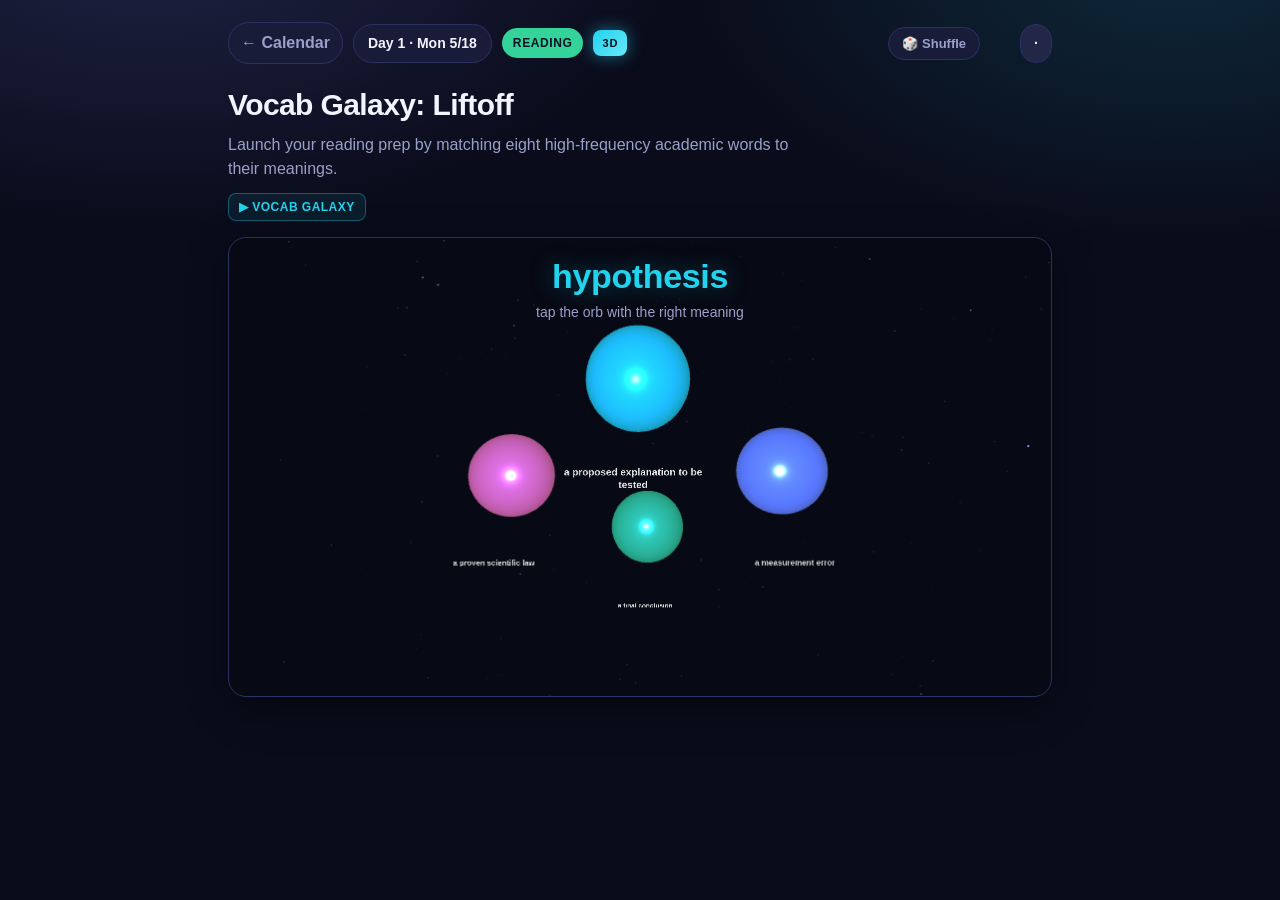
==== game/play.html @ a006c545 "Rebuild daily game: 10 rotating engines (2D canvas + 3D), Days 1-28 Replace the single quiz-style en" ====
<!DOCTYPE html>
<html lang="en">
<head>
  <meta charset="utf-8">
  <meta name="viewport" content="width=device-width, initial-scale=1">
  <title>TOEFL Daily Game</title>
  <link rel="stylesheet" href="styles.css?v=2">
</head>
<body>
  <div class="wrap"><div id="app"></div></div>

  <script src="content.js?v=2"></script>
  <script src="lib/three.min.js"></script>
  <script src="core.js?v=2"></script>
  <!-- engines -->
  <script src="engines/vocab-galaxy.js?v=2"></script>
  <script src="engines/word-runner.js?v=2"></script>
  <script src="engines/bubble-match.js?v=2"></script>
  <script src="engines/cube-match.js?v=2"></script>
  <script src="engines/word-cascade.js?v=2"></script>
  <script src="engines/dictation-arcade.js?v=2"></script>
  <script src="engines/echo-mic.js?v=2"></script>
  <script src="engines/rapid-interview.js?v=2"></script>
  <script src="engines/inference-detective.js?v=2"></script>
  <script src="engines/sentence-builder.js?v=2"></script>
  <script>
    (function () {
      var p = new URLSearchParams(location.search);
      var d = parseInt(p.get("d"), 10);
      if (!d || d < 1) d = 1;
      TDG.start(d);
    })();
  </script>
</body>
</html>
---- game/styles.css ----
:root {
  --bg: #0a0c1b;
  --bg2: #12152e;
  --card: #181c38;
  --card2: #222748;
  --ink: #f2f4ff;
  --muted: #9aa0c8;
  --line: #2c3163;
  --accent: #6c8cff;
  --accent2: #22d3ee;
  --good: #34d399;
  --bad: #fb7185;
  --warn: #fbbf24;
  /* skill colors */
  --listening: #38bdf8;
  --speaking: #f472b6;
  --reading: #34d399;
  --writing: #fbbf24;
  --mixed: #a78bfa;
  --radius: 18px;
  --shadow: 0 12px 40px rgba(0,0,0,.45);
}

* { box-sizing: border-box; }
html, body { margin: 0; padding: 0; }
body {
  background:
    radial-gradient(900px 500px at 12% -8%, rgba(124,140,255,.18), transparent 60%),
    radial-gradient(900px 500px at 92% -4%, rgba(34,211,238,.14), transparent 55%),
    var(--bg);
  color: var(--ink);
  font-family: -apple-system, BlinkMacSystemFont, "Segoe UI", "PingFang SC", "Microsoft YaHei", Roboto, Helvetica, Arial, sans-serif;
  line-height: 1.5;
  min-height: 100vh;
  -webkit-font-smoothing: antialiased;
}
.wrap { max-width: 860px; margin: 0 auto; padding: 22px 18px 90px; }
a { color: var(--accent); }
button { font-family: inherit; }

/* ---- top bar / HUD ---- */
.topbar { display: flex; align-items: center; gap: 10px; margin-bottom: 18px; flex-wrap: wrap; }
.topbar .back {
  text-decoration: none; color: var(--muted); font-weight: 600;
  padding: 8px 12px; border: 1px solid var(--line); border-radius: 999px; background: var(--card);
}
.topbar .back:hover { color: var(--ink); border-color: var(--accent); }
.daychip { font-weight: 800; font-size: 14px; padding: 8px 14px; border-radius: 999px; background: var(--card); border: 1px solid var(--line); }
.skillbadge { font-weight: 800; font-size: 12px; letter-spacing: .05em; text-transform: uppercase; padding: 6px 11px; border-radius: 999px; color: #0c1024; }
.badge3d {
  font-weight: 900; font-size: 11px; letter-spacing: .08em; padding: 5px 9px; border-radius: 8px; color: #04121a;
  background: linear-gradient(135deg, var(--accent2), #67e8f9); box-shadow: 0 0 16px rgba(34,211,238,.5);
}
.spacer { flex: 1; }
.shufbtn {
  cursor: pointer; font-weight: 800; font-size: 13px; padding: 8px 13px; border-radius: 999px;
  background: var(--card); color: var(--muted); border: 1px solid var(--line); transition: .15s;
}
.shufbtn:hover { color: var(--ink); border-color: var(--accent); }
.shufbtn.on { background: linear-gradient(135deg, var(--accent), #8b5cf6); color: #fff; border-color: transparent; box-shadow: 0 0 18px rgba(124,140,255,.5); }
.combopill { font-weight: 900; font-size: 14px; padding: 6px 10px; border-radius: 999px; opacity: 0; transform: scale(.6); transition: .15s; color: #04121a; background: var(--warn); }
.combopill.show { opacity: 1; transform: scale(1); box-shadow: 0 0 16px rgba(251,191,36,.6); }
.scorepill { font-weight: 800; font-size: 14px; padding: 8px 13px; border-radius: 999px; background: var(--card2); border: 1px solid var(--line); }

/* ---- headings ---- */
h1 { font-size: 30px; margin: 6px 0 6px; letter-spacing: -.02em; }
.sub { color: var(--muted); margin: 0 0 12px; max-width: 64ch; }
.enginetag {
  display: inline-block; font-size: 12px; font-weight: 800; letter-spacing: .04em; text-transform: uppercase;
  color: var(--accent2); border: 1px solid rgba(34,211,238,.35); background: rgba(34,211,238,.08);
  padding: 4px 10px; border-radius: 8px; margin-bottom: 16px;
}

/* ---- stage / cards ---- */
.stage { position: relative; }
.card {
  background: linear-gradient(180deg, var(--card) 0%, var(--bg2) 140%);
  border: 1px solid var(--line); border-radius: var(--radius);
  padding: 22px; box-shadow: var(--shadow); margin-bottom: 18px;
}
.prompt-big { font-size: 25px; font-weight: 800; line-height: 1.35; margin: 6px 0 18px; color: var(--ink); }
.prompt-word { font-size: 34px; font-weight: 900; letter-spacing: -.01em; color: var(--accent2); text-shadow: 0 0 24px rgba(34,211,238,.35); margin: 4px 0 18px; }
.hint { color: var(--muted); font-size: 14px; }

/* ---- canvas ---- */
.gamecanvas { display: block; width: 100%; border-radius: var(--radius); border: 1px solid var(--line); background: #070914; box-shadow: var(--shadow); touch-action: manipulation; }
.canvas-wrap { position: relative; }

/* ---- buttons ---- */
.btn {
  display: inline-flex; align-items: center; justify-content: center; gap: 8px;
  border: none; border-radius: 12px; padding: 14px 20px; font-size: 16px; font-weight: 800;
  cursor: pointer; color: #06112b;
  background: linear-gradient(135deg, var(--accent), #8b5cf6);
  box-shadow: 0 6px 18px rgba(124,140,255,.35); transition: transform .06s, filter .15s;
}
.btn:hover { filter: brightness(1.08); }
.btn:active { transform: translateY(1px); }
.btn[disabled] { opacity: .45; cursor: not-allowed; box-shadow: none; }
.btn.ghost { background: var(--card2); color: var(--ink); border: 1px solid var(--line); box-shadow: none; }
.btn.big { width: 100%; padding: 18px; font-size: 18px; }
.btn.rec { background: linear-gradient(135deg, #fb7185, #ef4444); color: #fff; box-shadow: 0 6px 18px rgba(251,113,133,.4); }
.btn.rec.on { animation: pulse 1s infinite; }
@keyframes pulse { 0%,100% { filter: brightness(1); transform: scale(1); } 50% { filter: brightness(1.25); transform: scale(1.03); } }
.btnrow { display: flex; gap: 10px; flex-wrap: wrap; }

/* ---- choices ---- */
.choice {
  display: block; width: 100%; text-align: left; margin: 9px 0;
  background: var(--card2); border: 1px solid var(--line); color: var(--ink);
  border-radius: 12px; padding: 15px 16px; font-size: 16px; font-weight: 600; cursor: pointer; transition: .12s;
}
.choice:hover { border-color: var(--accent); transform: translateX(3px); }
.choice.correct { background: rgba(52,211,153,.2); border-color: var(--good); color: #d1fae5; }
.choice.wrong { background: rgba(251,113,133,.18); border-color: var(--bad); color: #fecdd3; }
.choice[disabled] { cursor: default; }

/* ---- inputs ---- */
.txt, textarea.txt {
  width: 100%; background: #0b0e22; border: 1px solid var(--line); color: var(--ink);
  border-radius: 12px; padding: 14px 16px; font-size: 17px; outline: none;
}
.txt:focus { border-color: var(--accent); box-shadow: 0 0 0 3px rgba(124,140,255,.18); }
textarea.txt { min-height: 120px; resize: vertical; line-height: 1.6; }

/* ---- progress ---- */
.progress { height: 9px; background: var(--card2); border-radius: 999px; overflow: hidden; margin: 4px 0 4px; }
.progress > i { display: block; height: 100%; background: linear-gradient(90deg, var(--accent), var(--accent2)); width: 0; transition: width .3s ease; }
.meta { display: flex; justify-content: space-between; color: var(--muted); font-size: 13px; margin-bottom: 8px; }

/* ---- feedback ---- */
.fb { margin-top: 14px; padding: 12px 14px; border-radius: 12px; font-weight: 700; }
.fb.good { background: rgba(52,211,153,.16); color: #6ee7b7; }
.fb.bad { background: rgba(251,113,133,.16); color: #fda4af; }
.fb.neutral { background: transparent; color: var(--muted); padding: 8px 2px; font-weight: 600; font-style: italic; }

/* ---- floating score popups ---- */
.scorepop {
  position: absolute; left: 50%; top: 40%; transform: translate(-50%,-50%);
  font-weight: 900; font-size: 28px; pointer-events: none; z-index: 20; color: var(--good);
  text-shadow: 0 2px 12px rgba(0,0,0,.6); animation: floatup .9s ease-out forwards;
}
.scorepop.bad { color: var(--bad); }
.scorepop.combo { color: var(--warn); }
@keyframes floatup { 0% { opacity: 0; transform: translate(-50%,-30%) scale(.6); } 20% { opacity: 1; } 100% { opacity: 0; transform: translate(-50%,-130%) scale(1.1); } }

/* ---- result ---- */
.result { text-align: center; padding: 34px 22px; position: relative; overflow: hidden; }
.stars { font-size: 46px; letter-spacing: 8px; margin: 6px 0 4px; animation: pop .5s ease; }
.bignum { font-size: 60px; font-weight: 900; margin: 4px 0; background: linear-gradient(135deg, var(--accent), var(--accent2)); -webkit-background-clip: text; background-clip: text; color: transparent; }
@keyframes pop { 0% { transform: scale(.3); opacity: 0; } 60% { transform: scale(1.15); } 100% { transform: scale(1); opacity: 1; } }

/* ---- transcript / tiles / misc ---- */
.tscript { background: #0b0e22; border: 1px solid var(--line); border-radius: 12px; padding: 14px; margin-top: 12px; min-height: 48px; }
.warnbox { background: rgba(251,191,36,.12); border: 1px solid var(--warn); color: var(--warn); border-radius: 12px; padding: 12px 14px; margin-bottom: 16px; font-size: 14px; }
.tilebank, .tileline { display: flex; flex-wrap: wrap; gap: 8px; min-height: 52px; align-content: flex-start; }
.tileline { background: #0b0e22; border: 1px dashed var(--line); border-radius: 12px; padding: 12px; margin: 8px 0 14px; }
.tile { background: var(--card2); border: 1px solid var(--line); color: var(--ink); border-radius: 10px; padding: 10px 14px; font-size: 16px; font-weight: 600; cursor: pointer; user-select: none; transition: .1s; }
.tile:hover { border-color: var(--accent); transform: translateY(-2px); }
.w-ok { color: var(--good); } .w-miss { color: var(--bad); text-decoration: line-through; }

/* ================= LAUNCHER ================= */
.hero { margin-bottom: 18px; }
.hero h1 { font-size: 34px; }
.hero .sub { font-size: 15px; }
.streakrow { display: flex; gap: 12px; flex-wrap: wrap; margin: 14px 0 18px; }
.stat { background: var(--card); border: 1px solid var(--line); border-radius: 16px; padding: 12px 18px; min-width: 96px; }
.stat b { display: block; font-size: 28px; background: linear-gradient(135deg, var(--accent), var(--accent2)); -webkit-background-clip: text; background-clip: text; color: transparent; }
.stat span { color: var(--muted); font-size: 13px; }
.legend { display: flex; gap: 14px; flex-wrap: wrap; margin: 0 0 18px; font-size: 13px; color: var(--muted); }
.legend i { display: inline-block; width: 12px; height: 12px; border-radius: 3px; margin-right: 5px; vertical-align: -1px; }

.chapter-block { margin-bottom: 24px; }
.chapter-block h3 { margin: 0 0 4px; font-size: 17px; }
.chapter-block .crange { color: var(--muted); font-size: 13px; margin: 0 0 12px; }
.grid { display: grid; grid-template-columns: repeat(7, 1fr); gap: 9px; }
.cell {
  position: relative; aspect-ratio: 1/1; border-radius: 14px; border: 1px solid var(--line);
  background: linear-gradient(180deg, var(--card), var(--bg2)); display: flex; flex-direction: column;
  align-items: center; justify-content: center; text-decoration: none; color: var(--ink); font-weight: 800; gap: 2px; overflow: hidden;
}
.cell .dn { font-size: 19px; } .cell .dd { font-size: 10px; color: var(--muted); font-weight: 600; }
.cell.locked { opacity: .38; cursor: not-allowed; }
.cell.playable:hover { border-color: var(--accent); transform: translateY(-3px); transition: transform .12s; box-shadow: 0 8px 22px rgba(0,0,0,.4); }
.cell.today { outline: 2px solid var(--accent2); outline-offset: 2px; }
.cell .done { position: absolute; top: 4px; right: 6px; font-size: 12px; }
.cell .bar { position: absolute; left: 0; right: 0; bottom: 0; height: 5px; }
.cell .pct { position: absolute; bottom: 7px; font-size: 9px; color: var(--muted); font-weight: 700; }

@media (max-width: 540px) {
  .grid { gap: 5px; } .cell .dn { font-size: 15px; } h1 { font-size: 24px; } .hero h1 { font-size: 26px; }
  .prompt-big { font-size: 21px; } .prompt-word { font-size: 28px; }
}
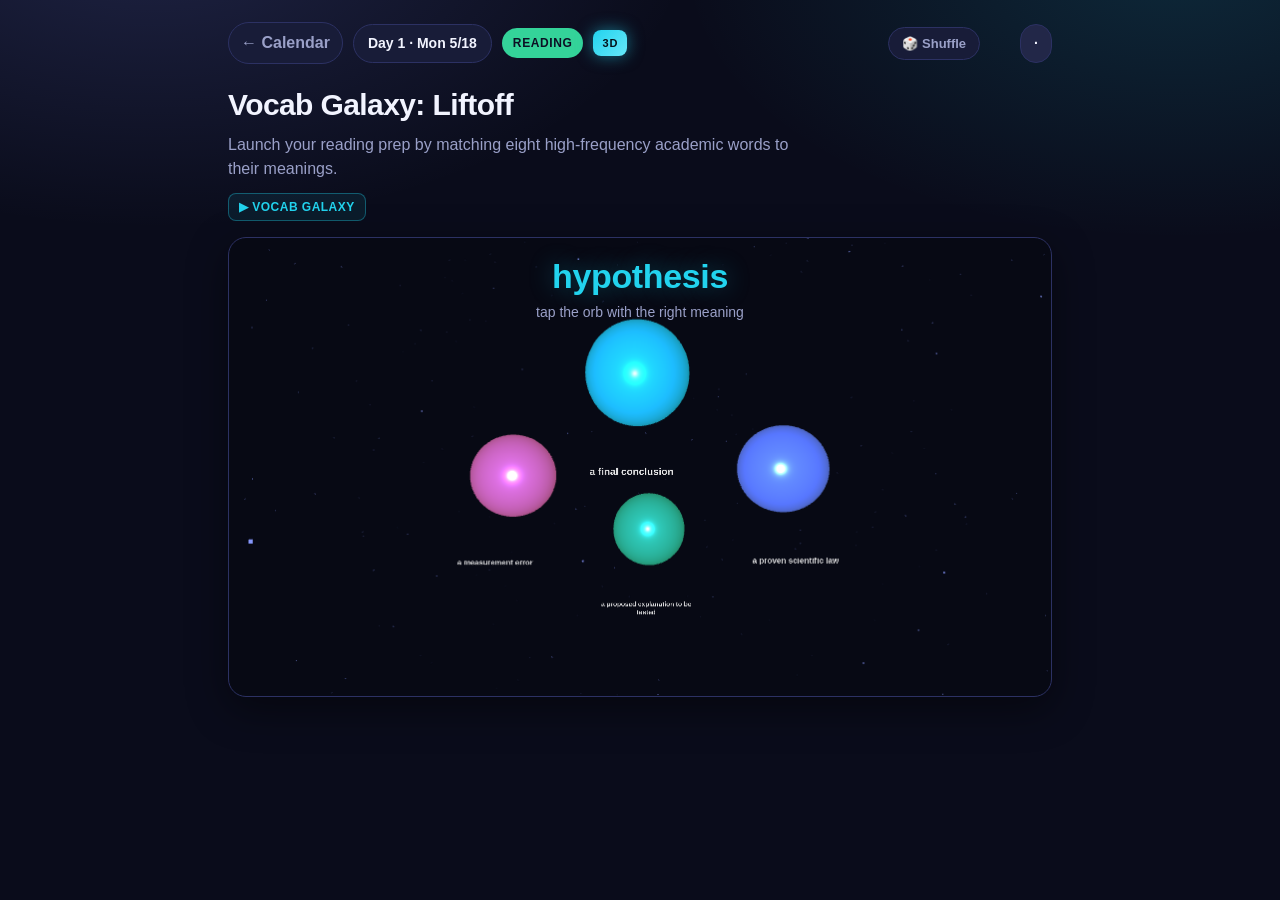
==== commit fad54d69: "Add 10 new creative game engines (20 total) New engines, all conforming to the core contract: - voca" ====
--- a/game/play.html
+++ b/game/play.html
@@ -4,25 +4,37 @@
   <meta charset="utf-8">
   <meta name="viewport" content="width=device-width, initial-scale=1">
   <title>TOEFL Daily Game</title>
-  <link rel="stylesheet" href="styles.css?v=2">
+  <link rel="stylesheet" href="styles.css?v=3">
 </head>
 <body>
   <div class="wrap"><div id="app"></div></div>
 
-  <script src="content.js?v=2"></script>
+  <script src="content.js?v=3"></script>
   <script src="lib/three.min.js"></script>
-  <script src="core.js?v=2"></script>
-  <!-- engines -->
-  <script src="engines/vocab-galaxy.js?v=2"></script>
-  <script src="engines/word-runner.js?v=2"></script>
-  <script src="engines/bubble-match.js?v=2"></script>
-  <script src="engines/cube-match.js?v=2"></script>
-  <script src="engines/word-cascade.js?v=2"></script>
-  <script src="engines/dictation-arcade.js?v=2"></script>
-  <script src="engines/echo-mic.js?v=2"></script>
-  <script src="engines/rapid-interview.js?v=2"></script>
-  <script src="engines/inference-detective.js?v=2"></script>
-  <script src="engines/sentence-builder.js?v=2"></script>
+  <script src="core.js?v=3"></script>
+  <!-- engines: vocab -->
+  <script src="engines/vocab-galaxy.js?v=3"></script>
+  <script src="engines/word-runner.js?v=3"></script>
+  <script src="engines/bubble-match.js?v=3"></script>
+  <script src="engines/cube-match.js?v=3"></script>
+  <script src="engines/word-cascade.js?v=3"></script>
+  <script src="engines/vocab-tetris.js?v=3"></script>
+  <script src="engines/synonym-snake.js?v=3"></script>
+  <script src="engines/word-tower-3d.js?v=3"></script>
+  <!-- engines: passage / MCQ -->
+  <script src="engines/inference-detective.js?v=3"></script>
+  <script src="engines/grammar-invaders.js?v=3"></script>
+  <script src="engines/sentence-surgeon.js?v=3"></script>
+  <script src="engines/listening-quiz.js?v=3"></script>
+  <script src="engines/vocab-dungeon.js?v=3"></script>
+  <script src="engines/mock-gauntlet.js?v=3"></script>
+  <!-- engines: listening / speaking / writing -->
+  <script src="engines/dictation-arcade.js?v=3"></script>
+  <script src="engines/echo-mic.js?v=3"></script>
+  <script src="engines/rapid-interview.js?v=3"></script>
+  <script src="engines/sentence-builder.js?v=3"></script>
+  <script src="engines/email-composer.js?v=3"></script>
+  <script src="engines/discussion-arena.js?v=3"></script>
   <script>
     (function () {
       var p = new URLSearchParams(location.search);
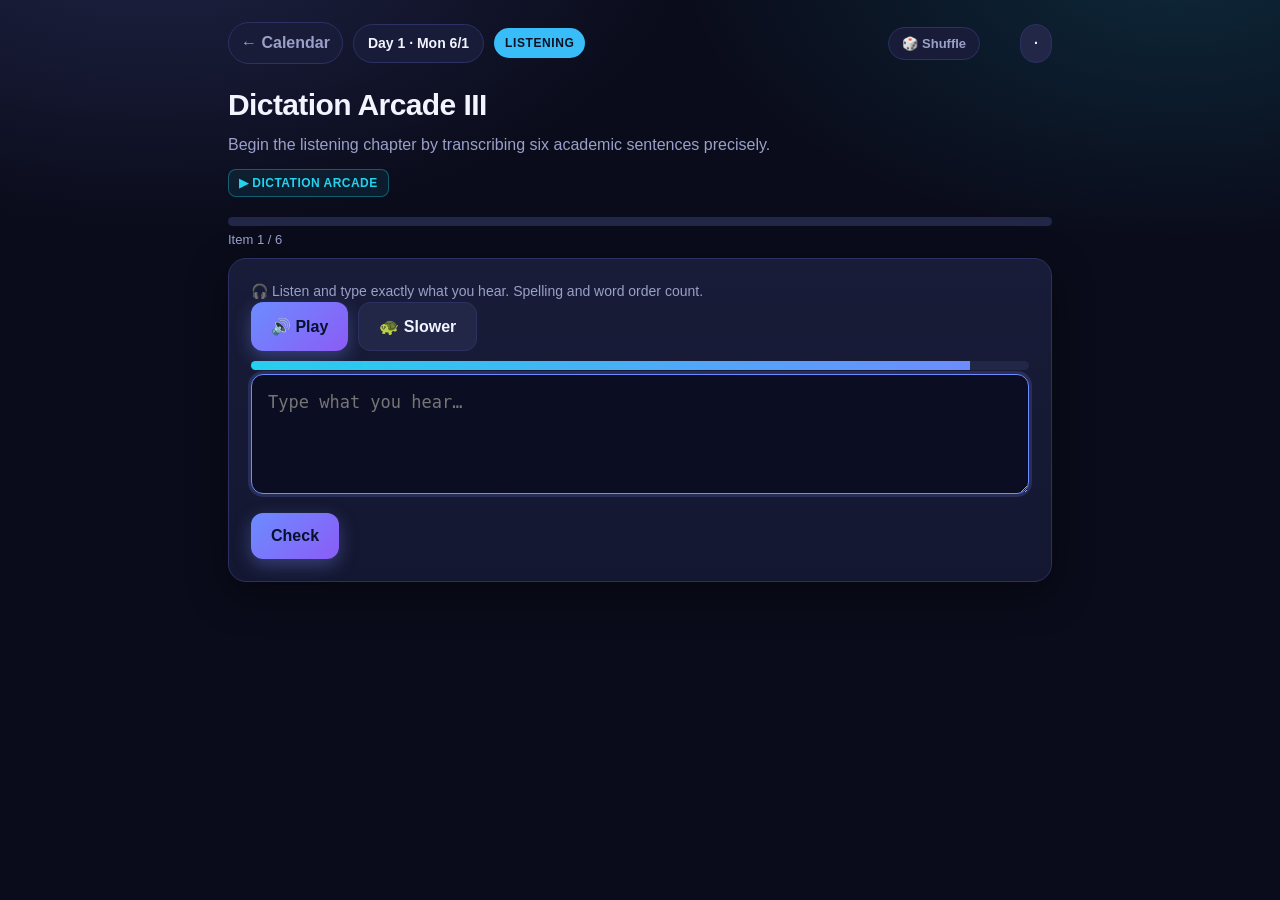
==== commit 1efcd02e: "Lazy-load three.min.js (603KB) only for WebGL engines; derive day count - core.js: new loadTHREE() h" ====
--- a/game/play.html
+++ b/game/play.html
@@ -4,37 +4,37 @@
   <meta charset="utf-8">
   <meta name="viewport" content="width=device-width, initial-scale=1">
   <title>TOEFL Daily Game</title>
-  <link rel="stylesheet" href="styles.css?v=3">
+  <link rel="stylesheet" href="styles.css?v=4">
 </head>
 <body>
   <div class="wrap"><div id="app"></div></div>
 
-  <script src="content.js?v=3"></script>
-  <script src="lib/three.min.js"></script>
-  <script src="core.js?v=3"></script>
+  <script src="content.js?v=4"></script>
+  <!-- lib/three.min.js (603KB) is lazy-loaded by core.js only for WebGL engines -->
+  <script src="core.js?v=4"></script>
   <!-- engines: vocab -->
-  <script src="engines/vocab-galaxy.js?v=3"></script>
-  <script src="engines/word-runner.js?v=3"></script>
-  <script src="engines/bubble-match.js?v=3"></script>
-  <script src="engines/cube-match.js?v=3"></script>
-  <script src="engines/word-cascade.js?v=3"></script>
-  <script src="engines/vocab-tetris.js?v=3"></script>
-  <script src="engines/synonym-snake.js?v=3"></script>
-  <script src="engines/word-tower-3d.js?v=3"></script>
+  <script src="engines/vocab-galaxy.js?v=4"></script>
+  <script src="engines/word-runner.js?v=4"></script>
+  <script src="engines/bubble-match.js?v=4"></script>
+  <script src="engines/cube-match.js?v=4"></script>
+  <script src="engines/word-cascade.js?v=4"></script>
+  <script src="engines/vocab-tetris.js?v=4"></script>
+  <script src="engines/synonym-snake.js?v=4"></script>
+  <script src="engines/word-tower-3d.js?v=4"></script>
   <!-- engines: passage / MCQ -->
-  <script src="engines/inference-detective.js?v=3"></script>
-  <script src="engines/grammar-invaders.js?v=3"></script>
-  <script src="engines/sentence-surgeon.js?v=3"></script>
-  <script src="engines/listening-quiz.js?v=3"></script>
-  <script src="engines/vocab-dungeon.js?v=3"></script>
-  <script src="engines/mock-gauntlet.js?v=3"></script>
+  <script src="engines/inference-detective.js?v=4"></script>
+  <script src="engines/grammar-invaders.js?v=4"></script>
+  <script src="engines/sentence-surgeon.js?v=4"></script>
+  <script src="engines/listening-quiz.js?v=4"></script>
+  <script src="engines/vocab-dungeon.js?v=4"></script>
+  <script src="engines/mock-gauntlet.js?v=4"></script>
   <!-- engines: listening / speaking / writing -->
-  <script src="engines/dictation-arcade.js?v=3"></script>
-  <script src="engines/echo-mic.js?v=3"></script>
-  <script src="engines/rapid-interview.js?v=3"></script>
-  <script src="engines/sentence-builder.js?v=3"></script>
-  <script src="engines/email-composer.js?v=3"></script>
-  <script src="engines/discussion-arena.js?v=3"></script>
+  <script src="engines/dictation-arcade.js?v=4"></script>
+  <script src="engines/echo-mic.js?v=4"></script>
+  <script src="engines/rapid-interview.js?v=4"></script>
+  <script src="engines/sentence-builder.js?v=4"></script>
+  <script src="engines/email-composer.js?v=4"></script>
+  <script src="engines/discussion-arena.js?v=4"></script>
   <script>
     (function () {
       var p = new URLSearchParams(location.search);
